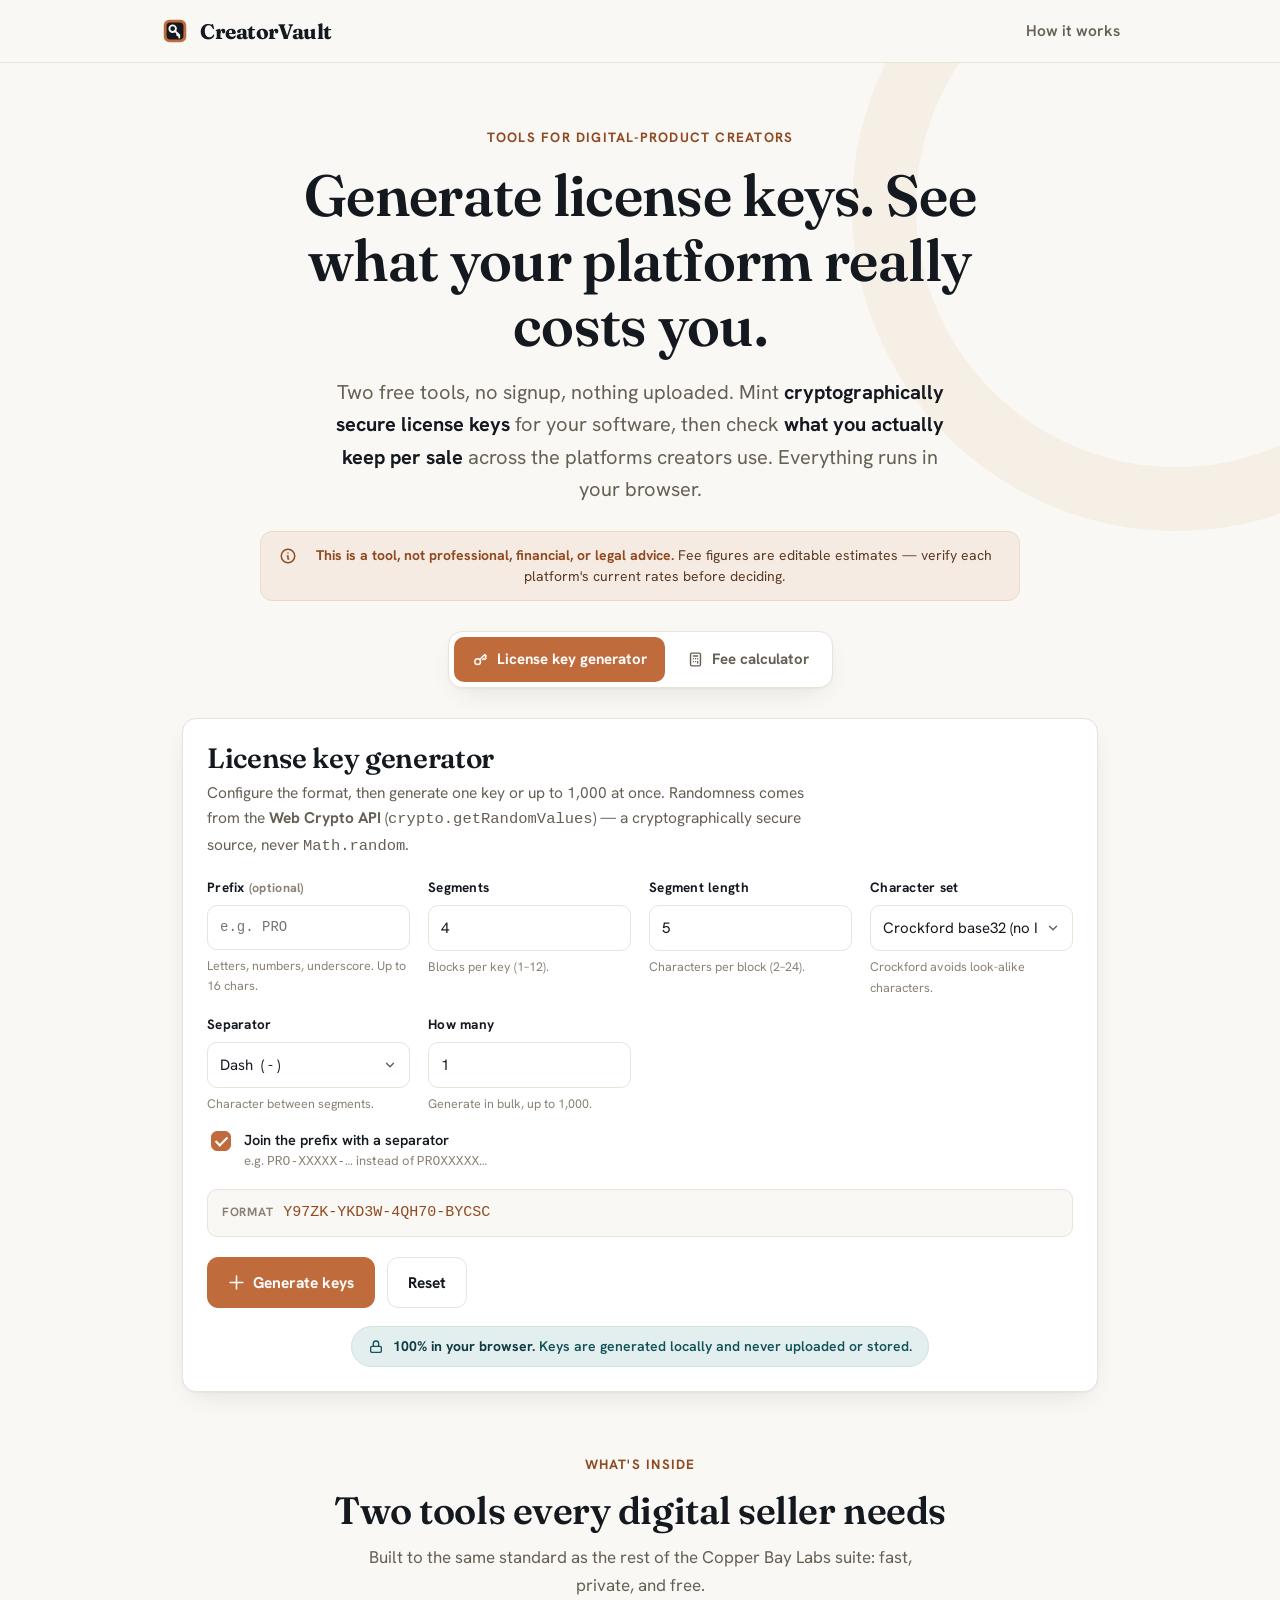
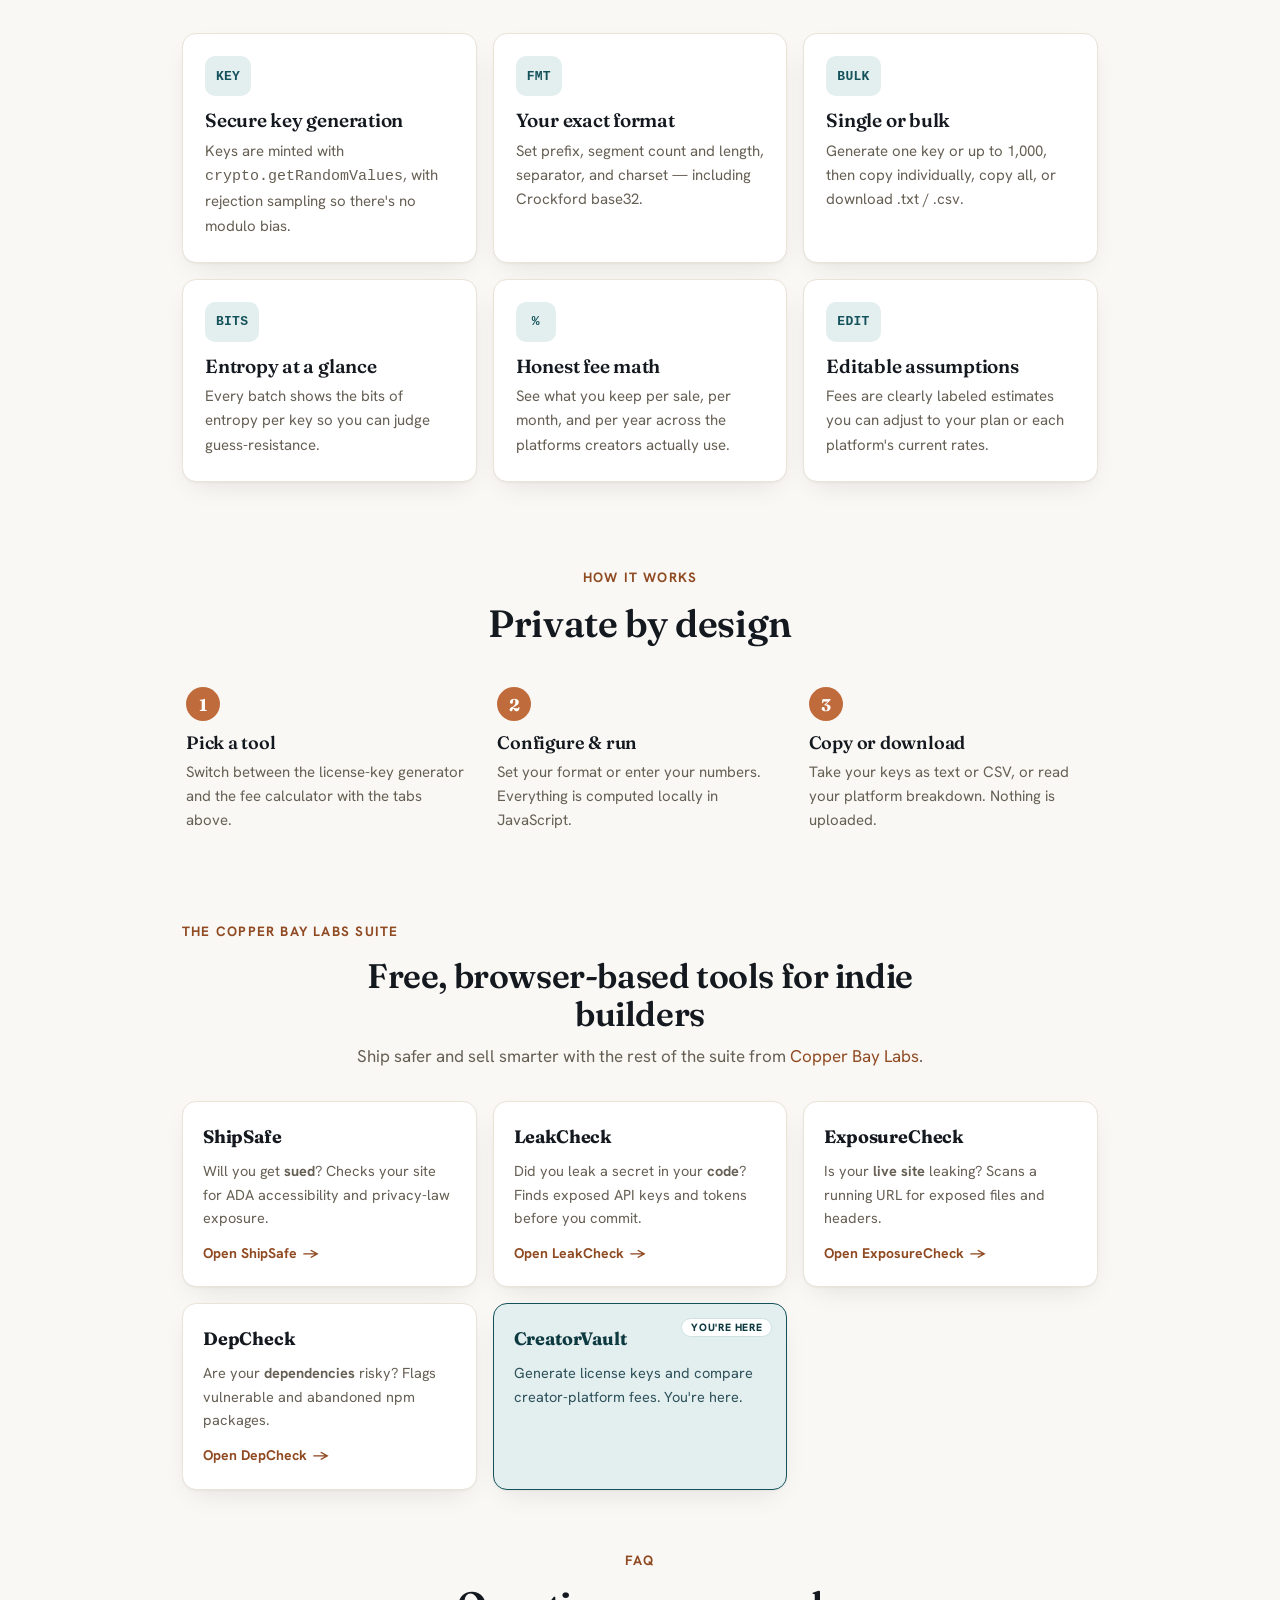
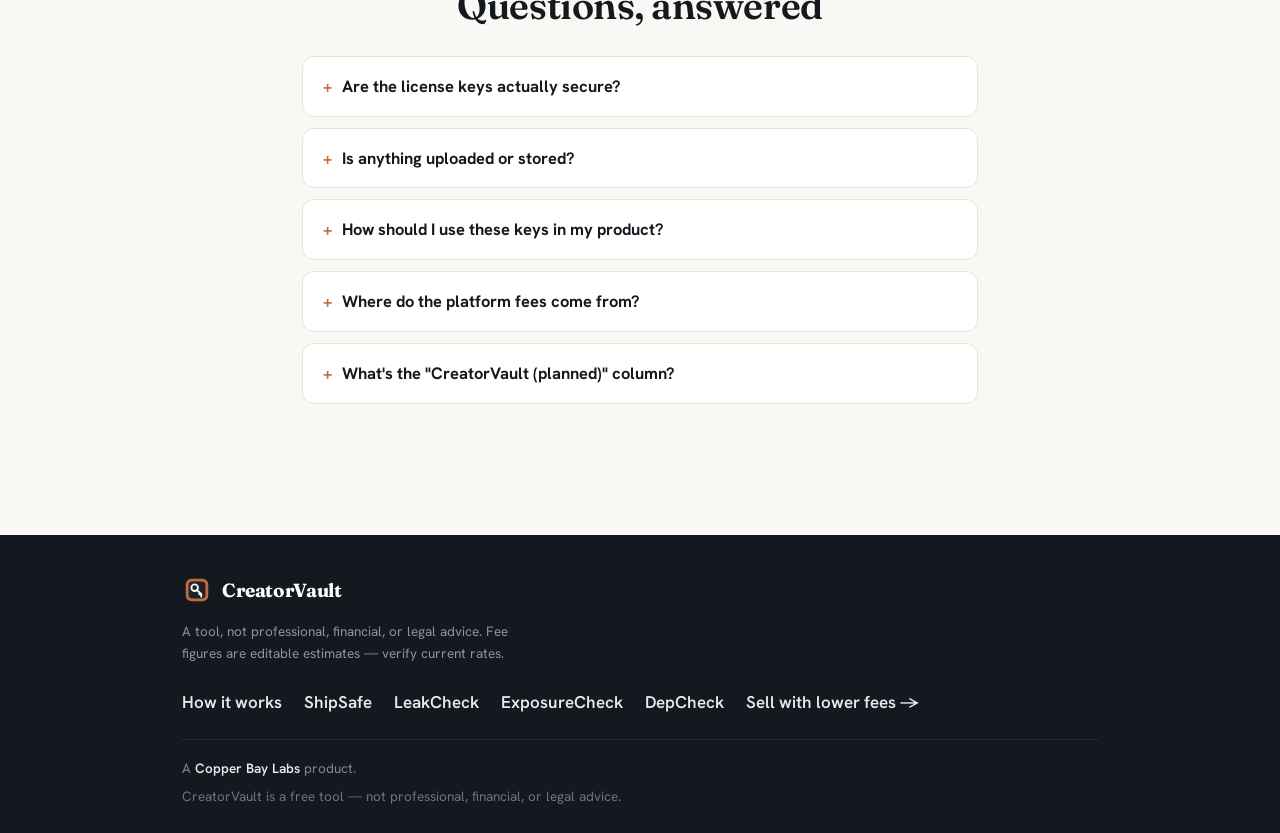
==== index.html @ 4837c1fd "creatorvault — initial public build (Copper Bay Labs) Co-Authored-By: Claude Opus 4.8 (1M context) <" ====
<!doctype html>
<html lang="en">
<head>
<meta charset="utf-8">
<meta name="viewport" content="width=device-width, initial-scale=1">
<title>CreatorVault — license key generator & creator fee calculator</title>
<meta name="description" content="Generate cryptographically secure software license keys (configurable format, bulk, copy/download) and compare what you keep per sale across Gumroad, Lemon Squeezy, Payhip and more. Free, runs entirely in your browser.">
<link rel="canonical" href="https://dukotah.github.io/creatorvault/">
<meta property="og:type" content="website">
<meta property="og:site_name" content="CreatorVault">
<meta property="og:title" content="CreatorVault — license keys & creator fee calculator">
<meta property="og:description" content="Generate secure software license keys with the Web Crypto API, and see what your digital-product platform really costs you. Free, 100% in your browser.">
<meta property="og:url" content="https://dukotah.github.io/creatorvault/">
<meta property="og:image" content="https://dukotah.github.io/creatorvault/og-image.png">
<meta property="og:image:width" content="1200">
<meta property="og:image:height" content="630">
<meta name="twitter:card" content="summary_large_image">
<meta name="theme-color" content="#faf8f4">
<link rel="icon" href="favicon.svg" type="image/svg+xml">
<link rel="apple-touch-icon" href="apple-touch-icon.png">
<link rel="preconnect" href="https://fonts.googleapis.com">
<link rel="preconnect" href="https://fonts.gstatic.com" crossorigin>
<link href="https://fonts.googleapis.com/css2?family=Fraunces:opsz,wght@9..144,500;9..144,600;9..144,700&family=Hanken+Grotesk:wght@400;500;600;700&display=swap" rel="stylesheet">
<script type="application/ld+json">
{"@context":"https://schema.org","@type":"WebApplication","name":"CreatorVault","applicationCategory":"BusinessApplication","operatingSystem":"Web","offers":{"@type":"Offer","price":"0","priceCurrency":"USD"},"description":"Free client-side tools for digital-product creators: a cryptographically secure license-key generator (Web Crypto API) and a platform fee comparison calculator. Everything runs in your browser.","publisher":{"@type":"Organization","name":"Copper Bay Labs","url":"https://copperbaytech.com"}}
</script>
<script type="application/ld+json">
{"@context":"https://schema.org","@type":"FAQPage","mainEntity":[{"@type":"Question","name":"Are the license keys actually secure?","acceptedAnswer":{"@type":"Answer","text":"Yes. Every character is drawn from the Web Crypto API (crypto.getRandomValues), a cryptographically secure random source built into modern browsers — not the predictable Math.random(). We use rejection sampling so each character is uniformly distributed with no modulo bias. The generator also shows the bits of entropy per key so you can size keys for your threat model."}},{"@type":"Question","name":"Is anything uploaded or stored?","acceptedAnswer":{"@type":"Answer","text":"No. CreatorVault has no backend. Your key settings, the keys themselves, and every number you type into the fee calculator stay in this browser tab. Nothing is sent over the network, logged, or saved to a server. Generated keys live only in page memory until you copy or download them, and they disappear when you close the tab. You can even load the page once and run it offline."}},{"@type":"Question","name":"How should I use these keys in my product?","acceptedAnswer":{"@type":"Answer","text":"These are random identifiers, not self-validating or signed keys. To use them, store the keys you issue (for example in your database) and check incoming keys against that list when a customer activates. For offline or signed licensing you'd pair a key with a server-side signature or a license file — that's part of the paid licensing API on our roadmap. Treat a generated key as a secret: issue each one once, and revoke it if it leaks."}},{"@type":"Question","name":"Where do the platform fees come from?","acceptedAnswer":{"@type":"Answer","text":"The defaults are our best reading of each platform's publicly listed pricing at build time, and they're clearly labeled estimates you can edit. Real-world payouts also depend on payment-processing fees, currency conversion, VAT/sales-tax handling, your plan tier, refunds, and chargebacks. Always verify the current rate on each platform's own pricing page before making a decision — this calculator is a planning aid, not financial advice."}},{"@type":"Question","name":"What's the CreatorVault (planned) column?","acceptedAnswer":{"@type":"Answer","text":"It's an illustrative target for a low-fee hosted checkout we're building, not a live product you can sign up for today. It's marked planned in the table so the comparison is honest. When the paid tier ships — hosted checkout, secure file delivery, and a license issuance/validation API — this column will reflect real, published pricing."}}]}
</script>
<link rel="stylesheet" href="styles.css?v=1">
</head>
<body>
<a class="skip" href="#main">Skip to main content</a>

<header class="masthead" role="banner">
  <div class="wrap hdr-bar">
    <a class="brand" href="./" aria-label="CreatorVault — go to homepage">
      <svg class="mark" viewBox="0 0 64 64" aria-hidden="true">
        <rect x="8" y="8" width="48" height="48" rx="12" fill="#bf6b3c"/>
        <rect x="14" y="14" width="36" height="36" rx="8" fill="#14181f"/>
        <circle cx="27" cy="27" r="7" fill="none" stroke="#faf8f4" stroke-width="4"/>
        <path d="M31.8 31.8 41 41" stroke="#faf8f4" stroke-width="4" stroke-linecap="round"/>
        <path d="M41 41 41 46 M37 37 37 41" stroke="#faf8f4" stroke-width="4" stroke-linecap="round"/>
      </svg>
      <span class="wordmark">CreatorVault</span>
    </a>
    <nav class="nav" aria-label="Primary navigation">
      <a href="about.html">How it works</a>
    </nav>
  </div>
</header>

<main id="main">

  <section class="hero">
    <div class="wrap">
      <p class="eyebrow">Tools for digital-product creators</p>
      <h1>Generate license keys. See what your platform really costs you.</h1>
      <p class="lede">Two free tools, no signup, nothing uploaded. Mint <strong>cryptographically secure license keys</strong> for your software, then check <strong>what you actually keep per sale</strong> across the platforms creators use. Everything runs in your browser.</p>
      <div class="disclaimer-strip" role="note">
        <svg viewBox="0 0 24 24" fill="none" stroke="currentColor" stroke-width="2" stroke-linecap="round" stroke-linejoin="round" aria-hidden="true"><circle cx="12" cy="12" r="9"/><path d="M12 8h.01M11 12h1v4h1"/></svg>
        <span><strong>This is a tool, not professional, financial, or legal advice.</strong> Fee figures are editable estimates — verify each platform's current rates before deciding.</span>
      </div>
    </div>
  </section>

  <div class="toolswitch">
    <div class="toolswitch-inner" role="tablist" aria-label="Choose a tool">
      <button type="button" class="tab-btn" id="tab-generator" role="tab" aria-selected="true" aria-controls="panel-generator" tabindex="0">
        <svg viewBox="0 0 24 24" fill="none" stroke="currentColor" stroke-width="2" stroke-linecap="round" stroke-linejoin="round" aria-hidden="true"><circle cx="8" cy="15" r="4"/><path d="m10.85 12.15 7.15-7.15 2 2-1.5 1.5 1.5 1.5-2 2-1.5-1.5-1.65 1.65"/></svg>
        License key generator
      </button>
      <button type="button" class="tab-btn" id="tab-calculator" role="tab" aria-selected="false" aria-controls="panel-calculator" tabindex="-1">
        <svg viewBox="0 0 24 24" fill="none" stroke="currentColor" stroke-width="2" stroke-linecap="round" stroke-linejoin="round" aria-hidden="true"><rect x="5" y="3" width="14" height="18" rx="2"/><path d="M9 7h6M9 11h0M12 11h0M15 11h0M9 15h0M12 15h0M15 15v2"/></svg>
        Fee calculator
      </button>
    </div>
  </div>

  <div id="kg-status" class="sr-only" role="status" aria-live="polite"></div>
  <div id="calc-status" class="sr-only" role="status" aria-live="polite"></div>

  <!-- ================= License key generator ================= -->
  <section class="toolpanel" id="panel-generator" role="tabpanel" aria-labelledby="tab-generator" tabindex="0">
    <div class="wrap">
      <form id="keygen-form" class="tool-card" novalidate>
        <div class="tool-head">
          <h2>License key generator</h2>
          <p>Configure the format, then generate one key or up to 1,000 at once. Randomness comes from the <strong>Web Crypto API</strong> (<code>crypto.getRandomValues</code>) — a cryptographically secure source, never <code>Math.random</code>.</p>
        </div>

        <div class="field-grid">
          <div class="field">
            <label for="kg-prefix">Prefix <span class="hint">(optional)</span></label>
            <input type="text" id="kg-prefix" class="mono" maxlength="16" placeholder="e.g. PRO" autocomplete="off" spellcheck="false" aria-describedby="kg-prefix-hint">
            <p class="hint" id="kg-prefix-hint">Letters, numbers, underscore. Up to 16 chars.</p>
          </div>
          <div class="field">
            <label for="kg-segments">Segments</label>
            <input type="number" id="kg-segments" min="1" max="12" step="1" value="4" inputmode="numeric">
            <p class="hint">Blocks per key (1–12).</p>
          </div>
          <div class="field">
            <label for="kg-seglen">Segment length</label>
            <input type="number" id="kg-seglen" min="2" max="24" step="1" value="5" inputmode="numeric">
            <p class="hint">Characters per block (2–24).</p>
          </div>
          <div class="field">
            <label for="kg-charset">Character set</label>
            <select id="kg-charset">
              <option value="crockford">Crockford base32 (no I, L, O, U)</option>
              <option value="alnumUpper">A–Z + 0–9 (uppercase)</option>
              <option value="alnumMixed">A–Z + a–z + 0–9 (mixed case)</option>
              <option value="hexUpper">Hex (0–9 A–F)</option>
              <option value="digits">Digits only (0–9)</option>
              <option value="letters">Letters only (A–Z)</option>
            </select>
            <p class="hint">Crockford avoids look-alike characters.</p>
          </div>
          <div class="field">
            <label for="kg-separator">Separator</label>
            <select id="kg-separator">
              <option value="dash">Dash &nbsp;( - )</option>
              <option value="dot">Dot &nbsp;( . )</option>
              <option value="space">Space</option>
              <option value="none">None</option>
            </select>
            <p class="hint">Character between segments.</p>
          </div>
          <div class="field">
            <label for="kg-count">How many</label>
            <input type="number" id="kg-count" min="1" max="1000" step="1" value="1" inputmode="numeric">
            <p class="hint">Generate in bulk, up to 1,000.</p>
          </div>
        </div>

        <div class="check-row" style="margin-top:16px">
          <input type="checkbox" id="kg-prefix-sep" checked>
          <label for="kg-prefix-sep">Join the prefix with a separator
            <span class="check-hint">e.g. <code style="font-family:var(--mono)">PRO-XXXXX-…</code> instead of <code style="font-family:var(--mono)">PROXXXXX…</code></span>
          </label>
        </div>

        <div class="preview-line" id="kg-preview" aria-live="polite" aria-label="Format preview"></div>

        <p class="form-error" id="kg-error" role="alert"></p>

        <div class="keytool-actions">
          <button type="submit" class="btn primary">
            <svg viewBox="0 0 24 24" fill="none" stroke="currentColor" stroke-width="2.2" stroke-linecap="round" stroke-linejoin="round" aria-hidden="true"><path d="M12 3v18M3 12h18"/></svg>
            Generate keys
          </button>
          <button type="button" class="btn ghost" id="kg-reset">Reset</button>
        </div>

        <div class="trust-wrap">
          <p class="trust-badge">
            <svg viewBox="0 0 24 24" fill="none" stroke="currentColor" stroke-width="2" stroke-linecap="round" stroke-linejoin="round" aria-hidden="true"><rect x="4" y="11" width="16" height="9" rx="2"/><path d="M8 11V7a4 4 0 0 1 8 0v4"/></svg>
            <span><strong>100% in your browser.</strong> Keys are generated locally and never uploaded or stored.</span>
          </p>
        </div>
      </form>

      <div class="tool-card keys-out" id="kg-output" hidden>
        <div class="keys-head">
          <h3>Your license keys</h3>
          <span class="keys-count" id="kg-keys-count">0 keys</span>
          <div class="keys-tools">
            <button type="button" class="copy-button" id="kg-copy-all" data-label="Copy all">Copy all</button>
            <button type="button" class="copy-button" id="kg-download-txt" data-label="Download .txt">Download .txt</button>
            <button type="button" class="copy-button" id="kg-download-csv" data-label="Download .csv">Download .csv</button>
          </div>
        </div>
        <ul class="keys-list" id="kg-keys" aria-label="Generated license keys"></ul>
        <div class="entropy-note" id="kg-entropy"></div>
      </div>
    </div>
  </section>

  <!-- ================= Fee calculator ================= -->
  <section class="toolpanel" id="panel-calculator" role="tabpanel" aria-labelledby="tab-calculator" tabindex="0" hidden>
    <div class="wrap wide">
      <form id="calc-form" class="tool-card" novalidate>
        <div class="tool-head">
          <h2>Creator fee comparison calculator</h2>
          <p>Enter your product price and monthly sales to see what you keep per platform — and the annual difference. Fee assumptions are editable below the table.</p>
        </div>

        <div class="field-grid">
          <div class="field">
            <label for="calc-price">Product price</label>
            <span class="input-prefix">
              <span class="pfx" aria-hidden="true">$</span>
              <input type="number" id="calc-price" min="0" step="0.01" placeholder="29.00" inputmode="decimal">
            </span>
            <p class="hint">Price per sale, in USD.</p>
          </div>
          <div class="field">
            <label for="calc-units">Units sold per month</label>
            <input type="number" id="calc-units" min="0" step="1" placeholder="100" inputmode="numeric">
            <p class="hint">How many you sell in a typical month.</p>
          </div>
        </div>

        <p class="form-error" id="calc-error" role="alert"></p>

        <div class="keytool-actions">
          <button type="submit" class="btn primary">
            <svg viewBox="0 0 24 24" fill="none" stroke="currentColor" stroke-width="2.2" stroke-linecap="round" stroke-linejoin="round" aria-hidden="true"><path d="M5 12h14M13 6l6 6-6 6"/></svg>
            Compare platforms
          </button>
          <button type="button" class="btn" id="calc-example">Try an example</button>
        </div>
      </form>

      <div class="tool-card" id="calc-output" hidden>
        <div class="tool-head">
          <h3 style="font-family:'Fraunces',serif;font-size:22px;margin:0">What you keep, per platform</h3>
        </div>

        <div class="calc-summary" id="calc-summary"></div>

        <div class="tbl-wrap">
          <table class="compare">
            <thead>
              <tr>
                <th scope="col">Platform</th>
                <th scope="col">Fee / sale</th>
                <th scope="col">You keep / sale</th>
                <th scope="col">You keep / month</th>
                <th scope="col">You keep / year</th>
              </tr>
            </thead>
            <tbody id="calc-tbody"></tbody>
          </table>
        </div>

        <div class="calc-note" role="note">
          <svg viewBox="0 0 24 24" fill="none" stroke="currentColor" stroke-width="2" stroke-linecap="round" stroke-linejoin="round" aria-hidden="true"><path d="M12 9v4m0 4h.01M10.3 3.86 1.82 18a2 2 0 0 0 1.71 3h16.94a2 2 0 0 0 1.71-3L13.7 3.86a2 2 0 0 0-3.42 0Z"/></svg>
          <span><strong>Fees are estimates — verify current rates.</strong> Real payouts also depend on payment-processing fees, currency conversion, EU/UK VAT and sales tax handling, plan tier, refunds, and chargebacks. The “CreatorVault (planned)” row is an illustrative target for an unreleased product, not a live offer. <span class="rates-vintage">Default rates as of June 2026 — confirm each platform's current pricing.</span></span>
        </div>

        <details class="assumptions">
          <summary>Edit the fee assumptions</summary>
          <div class="assump-body">
            <p class="hint" style="margin-bottom:10px">Adjust any platform's percentage and per-sale flat fee to match your plan or current published rates. Changes update the table instantly and stay in your browser.</p>
            <div class="tbl-wrap" style="box-shadow:none;margin-top:0">
              <table class="assump-table">
                <thead>
                  <tr><th scope="col">Platform</th><th scope="col">% fee</th><th scope="col">Flat fee</th><th scope="col">Assumption</th></tr>
                </thead>
                <tbody id="assump-tbody"></tbody>
              </table>
            </div>
            <div class="assump-actions">
              <button type="button" class="copy-button" id="assump-reset" data-label="Reset to defaults">Reset to defaults</button>
            </div>
          </div>
        </details>
      </div>
    </div>
  </section>

  <!-- ================= Marketing / explanatory sections ================= -->
  <section class="detect">
    <div class="wrap">
      <p class="eyebrow">What's inside</p>
      <h2 class="detect-title">Two tools every digital seller needs</h2>
      <p class="detect-sub">Built to the same standard as the rest of the Copper Bay Labs suite: fast, private, and free.</p>
      <ul class="detect-grid" style="list-style:none;padding:0">
        <li class="feature"><span class="feat-icon" aria-hidden="true">key</span><div><h3>Secure key generation</h3><p>Keys are minted with <code>crypto.getRandomValues</code>, with rejection sampling so there's no modulo bias.</p></div></li>
        <li class="feature"><span class="feat-icon" aria-hidden="true">fmt</span><div><h3>Your exact format</h3><p>Set prefix, segment count and length, separator, and charset — including Crockford base32.</p></div></li>
        <li class="feature"><span class="feat-icon" aria-hidden="true">bulk</span><div><h3>Single or bulk</h3><p>Generate one key or up to 1,000, then copy individually, copy all, or download .txt / .csv.</p></div></li>
        <li class="feature"><span class="feat-icon" aria-hidden="true">bits</span><div><h3>Entropy at a glance</h3><p>Every batch shows the bits of entropy per key so you can judge guess-resistance.</p></div></li>
        <li class="feature"><span class="feat-icon" aria-hidden="true">%</span><div><h3>Honest fee math</h3><p>See what you keep per sale, per month, and per year across the platforms creators actually use.</p></div></li>
        <li class="feature"><span class="feat-icon" aria-hidden="true">edit</span><div><h3>Editable assumptions</h3><p>Fees are clearly labeled estimates you can adjust to your plan or each platform's current rates.</p></div></li>
      </ul>
    </div>
  </section>

  <section class="steps">
    <div class="wrap">
      <p class="eyebrow">How it works</p>
      <h2 class="steps-title">Private by design</h2>
      <ol class="step-grid" style="list-style:none;padding:0">
        <li class="step">
          <span class="step-num" aria-hidden="true">1</span>
          <h3>Pick a tool</h3>
          <p>Switch between the license-key generator and the fee calculator with the tabs above.</p>
        </li>
        <li class="step">
          <span class="step-num" aria-hidden="true">2</span>
          <h3>Configure &amp; run</h3>
          <p>Set your format or enter your numbers. Everything is computed locally in JavaScript.</p>
        </li>
        <li class="step">
          <span class="step-num" aria-hidden="true">3</span>
          <h3>Copy or download</h3>
          <p>Take your keys as text or CSV, or read your platform breakdown. Nothing is uploaded.</p>
        </li>
      </ol>
    </div>
  </section>

  <section class="suite">
    <div class="wrap">
      <p class="eyebrow">The Copper Bay Labs suite</p>
      <h2 class="suite-title" style="text-align:center;font-size:clamp(24px,3.6vw,34px);margin:0 auto 10px;max-width:600px">Free, browser-based tools for indie builders</h2>
      <p class="suite-sub" style="text-align:center;color:var(--muted);max-width:600px;margin:0 auto 30px">Ship safer and sell smarter with the rest of the suite from <a href="https://copperbaytech.com" target="_blank" rel="noopener noreferrer">Copper Bay Labs</a>.</p>
      <div class="suite-band">
        <a class="suite-card" href="https://dukotah.github.io/shipsafe/" target="_blank" rel="noopener noreferrer">
          <span class="sc-name">ShipSafe</span>
          <p class="sc-desc">Will you get <strong>sued</strong>? Checks your site for ADA accessibility and privacy-law exposure.</p>
          <span class="sc-go">Open ShipSafe</span>
        </a>
        <a class="suite-card" href="https://dukotah.github.io/leakcheck/" target="_blank" rel="noopener noreferrer">
          <span class="sc-name">LeakCheck</span>
          <p class="sc-desc">Did you leak a secret in your <strong>code</strong>? Finds exposed API keys and tokens before you commit.</p>
          <span class="sc-go">Open LeakCheck</span>
        </a>
        <a class="suite-card" href="https://dukotah.github.io/exposurecheck/" target="_blank" rel="noopener noreferrer">
          <span class="sc-name">ExposureCheck</span>
          <p class="sc-desc">Is your <strong>live site</strong> leaking? Scans a running URL for exposed files and headers.</p>
          <span class="sc-go">Open ExposureCheck</span>
        </a>
        <a class="suite-card" href="https://dukotah.github.io/depcheck/" target="_blank" rel="noopener noreferrer">
          <span class="sc-name">DepCheck</span>
          <p class="sc-desc">Are your <strong>dependencies</strong> risky? Flags vulnerable and abandoned npm packages.</p>
          <span class="sc-go">Open DepCheck</span>
        </a>
        <div class="suite-card is-current">
          <span class="sc-name">CreatorVault</span>
          <p class="sc-desc">Generate license keys and compare creator-platform fees. You're here.</p>
        </div>
      </div>
    </div>
  </section>

  <section class="faq">
    <div class="wrap narrow">
      <p class="eyebrow" style="text-align:center">FAQ</p>
      <h2 class="faq-title">Questions, answered</h2>

      <details>
        <summary>Are the license keys actually secure?</summary>
        <p>Yes. Every character is drawn from the <strong>Web Crypto API</strong> (<code>crypto.getRandomValues</code>), a cryptographically secure random source built into modern browsers — not the predictable <code>Math.random()</code>. We use rejection sampling so each character is uniformly distributed with no modulo bias. The generator also shows the <strong>bits of entropy</strong> per key so you can size keys for your threat model.</p>
      </details>

      <details>
        <summary>Is anything uploaded or stored?</summary>
        <p>No. CreatorVault has <strong>no backend</strong>. Your key settings, the keys themselves, and every number you type into the fee calculator stay in this browser tab. Nothing is sent over the network, logged, or saved to a server. Generated keys live only in page memory until you copy or download them, and they disappear when you close the tab. You can even load the page once and run it offline.</p>
      </details>

      <details>
        <summary>How should I use these keys in my product?</summary>
        <p>These are <strong>random identifiers</strong>, not self-validating or signed keys. To use them, store the keys you issue (for example in your database) and check incoming keys against that list when a customer activates. For offline or signed licensing you'd pair a key with a server-side signature or a license file — that's part of the paid licensing API on our roadmap. Treat a generated key as a secret: issue each one once, and revoke it if it leaks.</p>
      </details>

      <details>
        <summary>Where do the platform fees come from?</summary>
        <p>The defaults are our best reading of each platform's <strong>publicly listed pricing</strong> at build time, and they're <strong>clearly labeled estimates you can edit</strong>. Real-world payouts also depend on payment-processing fees, currency conversion, VAT/sales-tax handling, your plan tier, refunds, and chargebacks. <strong>Always verify the current rate</strong> on each platform's own pricing page before making a decision — this calculator is a planning aid, not financial advice.</p>
      </details>

      <details>
        <summary>What's the "CreatorVault (planned)" column?</summary>
        <p>It's an <strong>illustrative target</strong> for a low-fee hosted checkout we're building, not a live product you can sign up for today. It's marked “planned” in the table so the comparison is honest. When the paid tier ships — hosted checkout, secure file delivery, and a license issuance/validation API — this column will reflect real, published pricing.</p>
      </details>
    </div>
  </section>

</main>

<footer class="footer" role="contentinfo">
  <div class="wrap foot">
    <div>
      <a class="brand small" href="./" aria-label="CreatorVault — homepage">
        <svg class="mark" viewBox="0 0 64 64" aria-hidden="true">
          <rect x="8" y="8" width="48" height="48" rx="12" fill="#bf6b3c"/>
          <rect x="14" y="14" width="36" height="36" rx="8" fill="#1d222b"/>
          <circle cx="27" cy="27" r="7" fill="none" stroke="#faf8f4" stroke-width="4"/>
          <path d="M31.8 31.8 41 41" stroke="#faf8f4" stroke-width="4" stroke-linecap="round"/>
          <path d="M41 41 41 46 M37 37 37 41" stroke="#faf8f4" stroke-width="4" stroke-linecap="round"/>
        </svg>
        <span class="wordmark">CreatorVault</span>
      </a>
      <p class="fine">A tool, not professional, financial, or legal advice. Fee figures are editable estimates — verify current rates.</p>
    </div>
    <nav class="foot-nav" aria-label="Footer navigation">
      <a href="about.html">How it works</a>
      <a href="https://dukotah.github.io/shipsafe/" target="_blank" rel="noopener noreferrer">ShipSafe</a>
      <a href="https://dukotah.github.io/leakcheck/" target="_blank" rel="noopener noreferrer">LeakCheck</a>
      <a href="https://dukotah.github.io/exposurecheck/" target="_blank" rel="noopener noreferrer">ExposureCheck</a>
      <a href="https://dukotah.github.io/depcheck/" target="_blank" rel="noopener noreferrer">DepCheck</a>
      <a href="https://copperbaytech.com" target="_blank" rel="noopener noreferrer">Sell with lower fees &rarr;</a>
    </nav>
  </div>
  <div class="wrap">
    <p class="madeby">A <a href="https://copperbaytech.com" target="_blank" rel="noopener noreferrer">Copper Bay Labs</a> product.
      <span class="disc">CreatorVault is a free tool — not professional, financial, or legal advice.</span>
    </p>
  </div>
</footer>

<script src="app.js?v=1"></script>
</body>
</html>
---- styles.css ----
/* ==========================================================================
   CreatorVault — A Copper Bay Labs product
   Standalone stylesheet (no @import). Forked from the LeakCheck / DepCheck
   build for cohesion across the Copper Bay Labs suite. Design system: Copper
   Bay Labs (Fraunces + Hanken Grotesk; copper #bf6b3c primary action,
   bay/teal #13525a accent, paper bg). Fonts loaded via Google Fonts <link>.

   CreatorVault ships two free, client-side tools:
     1. A cryptographic license-key generator (Web Crypto API).
     2. A creator-fee comparison calculator.
   The shared chrome (.masthead, .hero, .btn, .feature, .detect-grid, .faq,
   .footer) matches LeakCheck/DepCheck verbatim; tool-specific components are
   namespaced below.
   ========================================================================== */

:root{
  --ink:#14181f; --paper:#faf8f4; --surface:#fff; --line:#e9e3d8; --line-2:#f0ebe2;
  --muted:#665f54; --muted-2:#8a8276;
  --copper:#bf6b3c; --copper-deep:#8f4a22; --copper-tint:#f6ebe2;
  --bay:#13525a; --bay-deep:#0d3a40; --bay-tint:#e3eeef;
  --pass:#2f7d52; --pass-bg:#e8f3ec; --warn:#a9711a; --warn-bg:#f9f0dd; --fail:#bb392b; --fail-bg:#f9e7e4;
  --high:#d2691e; --high-bg:#f7e9dc;
  --shadow:0 1px 2px rgba(20,24,31,.04), 0 10px 30px -12px rgba(20,24,31,.14);
  --shadow-lift:0 2px 6px rgba(20,24,31,.06), 0 16px 40px -16px rgba(20,24,31,.18);
  --r:14px;
  --mono:ui-monospace,"SF Mono",SFMono-Regular,"Cascadia Code","JetBrains Mono",Menlo,Consolas,"Liberation Mono",monospace;
  --transition-fast:.15s ease;
  --transition-med:.22s ease;
}
*{box-sizing:border-box}
html{scroll-behavior:smooth}
@media (prefers-reduced-motion:reduce){html{scroll-behavior:auto} *{animation-duration:.001ms!important;transition-duration:.001ms!important}}
body{margin:0;background:var(--paper);color:var(--ink);font:17px/1.62 "Hanken Grotesk",ui-sans-serif,system-ui,-apple-system,"Segoe UI",Roboto,sans-serif;-webkit-font-smoothing:antialiased;overflow-x:clip}
.wrap{max-width:960px;margin:0 auto;padding:0 22px}
.wrap.narrow{max-width:720px}
.wrap.wide{max-width:1040px}
h1,h2,h3{font-family:"Fraunces",Georgia,serif;font-weight:600;line-height:1.12;letter-spacing:-.012em;margin:0}
a{color:var(--copper-deep);text-decoration:none}
a:hover{text-decoration:underline;text-underline-offset:3px}
em{font-style:italic;color:var(--copper-deep)}
strong{font-weight:700}
:focus-visible{outline:3px solid var(--bay);outline-offset:2px;border-radius:4px}
.sr-only{position:absolute;width:1px;height:1px;padding:0;margin:-1px;overflow:hidden;clip:rect(0 0 0 0);white-space:nowrap;border:0}
.skip{position:absolute;left:-999px;top:8px;background:var(--ink);color:#fff;padding:10px 16px;border-radius:8px;z-index:50;font-weight:600;letter-spacing:.01em}
.skip:focus{left:12px}

/* masthead */
.masthead{background:var(--paper);border-bottom:1px solid var(--line);position:relative;z-index:30}
.hdr-bar,.masthead .bar{display:flex;align-items:center;justify-content:space-between;gap:14px;min-height:62px;padding:9px 0}
.brand{display:inline-flex;align-items:center;gap:10px;color:var(--ink)}
.brand:hover{text-decoration:none}
.mark{width:30px;height:30px;flex:0 0 auto}
.wordmark{font-family:"Fraunces",serif;font-weight:700;font-size:21px;letter-spacing:-.02em}
.nav{display:flex;gap:24px;align-items:center}
.nav a{color:var(--muted);font-weight:600;font-size:15.5px;transition:color var(--transition-fast)}
.nav a:hover{color:var(--ink);text-decoration:none}
.nav a.is-active{color:var(--ink)}

/* hero */
.hero{padding:64px 0 30px;position:relative;overflow:hidden;text-align:center}
.hero::before{content:"";position:absolute;width:520px;height:520px;border:64px solid var(--copper-tint);border-radius:50%;right:-220px;top:-180px;z-index:0;opacity:.7;pointer-events:none}
.hero .wrap{position:relative;z-index:1}
.eyebrow{color:var(--copper-deep);font-weight:700;font-size:13.5px;letter-spacing:.09em;text-transform:uppercase;margin:0 0 14px}
.hero h1{font-size:clamp(34px,6vw,58px);max-width:18ch;margin:0 auto 18px}
.lede{max-width:640px;margin:0 auto 26px;color:var(--muted);font-size:clamp(17px,2.3vw,20px)}
.lede strong{color:var(--ink)}

/* primary button */
.btn{padding:12px 20px;font:inherit;font-size:15.5px;font-weight:700;border-radius:11px;cursor:pointer;border:1.5px solid var(--line);background:var(--surface);color:var(--ink);display:inline-flex;align-items:center;justify-content:center;gap:8px;transition:border-color var(--transition-fast),background var(--transition-fast),box-shadow var(--transition-fast),transform var(--transition-fast);text-decoration:none}
.btn:hover{border-color:var(--bay);text-decoration:none;background:var(--bay-tint)}
.btn:focus-visible{outline:3px solid var(--bay);outline-offset:2px}
.btn:active{transform:translateY(1px)}
.btn.primary{background:var(--copper);color:#fff;border-color:var(--copper)}
.btn.primary:hover{background:var(--copper-deep);border-color:var(--copper-deep);box-shadow:var(--shadow-lift)}
.btn.large{padding:14px 26px;font-size:16.5px;border-radius:12px}
.btn svg{width:17px;height:17px}
.btn[disabled],.btn:disabled{opacity:.55;cursor:not-allowed;transform:none}
.btn.ghost{background:transparent;border-color:var(--line)}
.btn-row{display:flex;gap:12px;flex-wrap:wrap;justify-content:center}

/* ==========================================================================
   Tool switcher (tabs for License Generator / Fee Calculator)
   ========================================================================== */
.toolswitch{display:flex;justify-content:center;margin:0 auto 4px;position:relative;z-index:1}
.toolswitch-inner{display:inline-flex;gap:4px;background:var(--surface);border:1.5px solid var(--line);border-radius:14px;padding:5px;box-shadow:var(--shadow)}
.tab-btn{appearance:none;font:inherit;font-size:15px;font-weight:700;color:var(--muted);background:transparent;border:0;border-radius:10px;padding:10px 18px;cursor:pointer;display:inline-flex;align-items:center;gap:8px;transition:color var(--transition-fast),background var(--transition-fast)}
.tab-btn svg{width:17px;height:17px}
.tab-btn:hover{color:var(--ink)}
.tab-btn[aria-selected="true"]{background:var(--copper);color:#fff}
.tab-btn:focus-visible{outline:3px solid var(--bay);outline-offset:2px}

/* tool panels */
.toolpanel{padding:26px 0 8px}
.toolpanel[hidden]{display:none}
.tool-card{background:var(--surface);border:1.5px solid var(--line);border-radius:var(--r);box-shadow:var(--shadow);padding:24px}
.tool-card + .tool-card{margin-top:22px}
.tool-head{margin:0 0 18px}
.tool-head h2{font-size:clamp(22px,3.2vw,28px);margin:0 0 6px}
.tool-head p{color:var(--muted);margin:0;font-size:15.5px;max-width:68ch}

/* ==========================================================================
   Form controls (shared by both tools)
   ========================================================================== */
.field-grid{display:grid;grid-template-columns:repeat(auto-fit,minmax(190px,1fr));gap:16px 18px}
.field{display:flex;flex-direction:column;gap:6px}
.field label,.field .field-label{font-size:13.5px;font-weight:700;letter-spacing:.02em;color:var(--ink)}
.field .hint{font-size:12.5px;color:var(--muted-2);margin:0}
.field-wide{grid-column:1/-1}
input[type=text],input[type=number],select{font:inherit;font-size:15px;color:var(--ink);background:var(--surface);border:1.5px solid var(--line);border-radius:10px;padding:10px 12px;width:100%;transition:border-color var(--transition-fast),box-shadow var(--transition-fast)}
input[type=text]:focus,input[type=number]:focus,select:focus{outline:none;border-color:var(--bay);box-shadow:0 0 0 3px rgba(19,82,90,.12)}
input.mono{font-family:var(--mono);font-size:14px}
select{appearance:none;background-image:url("data:image/svg+xml,%3Csvg xmlns='http://www.w3.org/2000/svg' width='14' height='14' viewBox='0 0 24 24' fill='none' stroke='%23665f54' stroke-width='2.4' stroke-linecap='round' stroke-linejoin='round'%3E%3Cpath d='m6 9 6 6 6-6'/%3E%3C/svg%3E");background-repeat:no-repeat;background-position:right 12px center;padding-right:34px;cursor:pointer}
.input-prefix{position:relative;display:flex;align-items:center}
.input-prefix .pfx{position:absolute;left:12px;color:var(--muted-2);font-weight:600;font-size:15px;pointer-events:none}
.input-prefix input{padding-left:26px}

/* checkbox / toggle row */
.check-row{display:flex;align-items:flex-start;gap:10px;font-size:14.5px;color:var(--ink)}
.check-row input[type=checkbox]{appearance:none;width:20px;height:20px;flex:0 0 auto;margin-top:1px;border:1.5px solid var(--line);border-radius:6px;background:var(--surface);cursor:pointer;position:relative;transition:border-color var(--transition-fast),background var(--transition-fast)}
.check-row input[type=checkbox]:hover{border-color:var(--bay)}
.check-row input[type=checkbox]:checked{background:var(--copper);border-color:var(--copper)}
.check-row input[type=checkbox]:checked::after{content:"";position:absolute;left:6px;top:2px;width:5px;height:10px;border:solid #fff;border-width:0 2.5px 2.5px 0;transform:rotate(45deg)}
.check-row input[type=checkbox]:focus-visible{outline:3px solid var(--bay);outline-offset:2px}
.check-row label{font-weight:600;cursor:pointer;line-height:1.4}
.check-row .check-hint{display:block;font-weight:400;color:var(--muted-2);font-size:13px;margin-top:1px}

fieldset{border:0;margin:0;padding:0}
legend{font-size:13.5px;font-weight:700;color:var(--ink);padding:0;margin:0 0 8px}
.charset-grid{display:grid;grid-template-columns:repeat(auto-fit,minmax(220px,1fr));gap:10px 18px}

.divider{height:1px;background:var(--line);border:0;margin:22px 0}

/* validation message */
.form-error{color:var(--fail);font-size:14px;font-weight:600;margin:14px 0 0;display:none}
.form-error.show{display:block}

/* ==========================================================================
   License-key generator: output
   ========================================================================== */
.keytool-actions{display:flex;align-items:center;gap:12px;flex-wrap:wrap;margin:20px 0 0}
.keytool-actions .grow{flex:1 1 auto}

.preview-line{display:flex;align-items:center;gap:10px;flex-wrap:wrap;background:var(--paper);border:1px solid var(--line);border-radius:10px;padding:11px 14px;margin:18px 0 0;font-family:var(--mono);font-size:15px;color:var(--copper-deep);word-break:break-all}
.preview-line .pl-label{font-family:"Hanken Grotesk",sans-serif;font-size:12px;font-weight:700;letter-spacing:.06em;text-transform:uppercase;color:var(--muted-2)}

.keys-out{margin:22px 0 0}
.keys-out[hidden]{display:none}
.keys-head{display:flex;align-items:center;justify-content:space-between;gap:12px;flex-wrap:wrap;margin:0 0 14px}
.keys-head h3{font-size:18px;margin:0}
.keys-head .keys-count{font-family:var(--mono);font-size:13px;color:var(--muted);background:var(--paper);border:1px solid var(--line);border-radius:7px;padding:3px 10px;font-variant-numeric:tabular-nums}
.keys-tools{display:flex;gap:10px;flex-wrap:wrap}

.keys-list{display:flex;flex-direction:column;gap:8px;margin:0;padding:0;list-style:none;max-height:520px;overflow-y:auto;-webkit-overflow-scrolling:touch}
.key-item{display:flex;align-items:center;gap:10px;background:var(--surface);border:1px solid var(--line);border-radius:10px;padding:9px 10px 9px 14px;transition:border-color var(--transition-fast)}
.key-item:hover{border-color:var(--line-2)}
.key-item .k-idx{font-family:var(--mono);font-size:12px;color:var(--muted-2);min-width:34px;font-variant-numeric:tabular-nums;flex:0 0 auto}
.key-item .k-val{font-family:var(--mono);font-size:14.5px;color:var(--ink);flex:1 1 auto;word-break:break-all;letter-spacing:.02em}
.key-item .k-copy{flex:0 0 auto}

/* small inline copy button (reused from suite) */
.copy-button{appearance:none;font:inherit;font-size:12.5px;font-weight:700;color:var(--muted);background:var(--surface);border:1.5px solid var(--line);border-radius:8px;padding:5px 11px;cursor:pointer;display:inline-flex;align-items:center;gap:6px;transition:border-color var(--transition-fast),color var(--transition-fast),background var(--transition-fast)}
.copy-button:hover{border-color:var(--bay);color:var(--bay);background:var(--bay-tint)}
.copy-button:focus-visible{outline:3px solid var(--bay);outline-offset:2px}
.copy-button svg{width:14px;height:14px}
.copy-button.copied{border-color:var(--pass);color:var(--pass);background:var(--pass-bg)}

/* strength / entropy note under the generator */
.entropy-note{display:flex;align-items:flex-start;gap:9px;margin:18px 0 0;padding:11px 15px;background:var(--bay-tint);border:1px solid #cfe1e3;border-radius:10px;color:var(--bay-deep);font-size:14px;line-height:1.5}
.entropy-note svg{width:17px;height:17px;flex:0 0 auto;margin-top:2px;color:var(--bay)}
.entropy-note strong{color:var(--bay-deep)}
.entropy-note .bits{font-family:var(--mono);font-weight:700}

/* trust badge under tools */
.trust-badge{display:inline-flex;align-items:center;gap:9px;margin:18px auto 0;padding:8px 16px;background:var(--bay-tint);border:1px solid #cfe1e3;border-radius:999px;color:var(--bay);font-size:14px;font-weight:600;max-width:max-content}
.trust-badge svg{width:16px;height:16px;flex:0 0 auto;color:var(--bay)}
.trust-badge strong{color:var(--bay-deep)}
.trust-wrap{display:flex;justify-content:center}

/* ==========================================================================
   Fee calculator: results table
   ========================================================================== */
.calc-summary{display:grid;grid-template-columns:repeat(auto-fit,minmax(150px,1fr));gap:14px;margin:22px 0 0}
.stat-card{background:var(--paper);border:1px solid var(--line);border-radius:12px;padding:16px 18px}
.stat-card .stat-label{font-size:12.5px;font-weight:700;letter-spacing:.04em;text-transform:uppercase;color:var(--muted-2);margin:0 0 6px}
.stat-card .stat-val{font-family:"Fraunces",serif;font-weight:600;font-size:26px;letter-spacing:-.01em;color:var(--ink);line-height:1.1;font-variant-numeric:tabular-nums}
.stat-card .stat-sub{font-size:13px;color:var(--muted);margin:5px 0 0}
.stat-card.highlight{background:var(--copper-tint);border-color:#e6d2c2}
.stat-card.highlight .stat-val{color:var(--copper-deep)}
/* Planned-CreatorVault card: deliberately muted (dashed copper border on the
   plain paper background, non-copper value) so the live "most you keep today"
   card reads as the primary takeaway and the planned figure stays secondary. */
.stat-card.planned-card{background:var(--paper);border:1px dashed #e6d2c2}
.stat-card.planned-card .stat-label{color:var(--copper-deep)}
.stat-card.planned-card .stat-val{color:var(--muted)}

.tbl-wrap{overflow-x:auto;margin:22px 0 0;border:1px solid var(--line);border-radius:12px;box-shadow:var(--shadow)}
table.compare{width:100%;border-collapse:collapse;background:var(--surface);font-size:15px;min-width:640px}
table.compare th,table.compare td{text-align:right;padding:13px 16px;border-bottom:1px solid var(--line-2);vertical-align:middle;font-variant-numeric:tabular-nums}
table.compare th:first-child,table.compare td:first-child{text-align:left;font-variant-numeric:normal}
table.compare thead th{font-family:"Hanken Grotesk",sans-serif;font-weight:700;font-size:13px;letter-spacing:.04em;text-transform:uppercase;color:var(--muted-2);background:var(--paper)}
table.compare tbody tr:last-child td{border-bottom:none}
table.compare tbody tr:hover{background:var(--paper)}
table.compare .plat{display:flex;flex-direction:column;gap:2px}
table.compare .plat .plat-name{font-weight:700;color:var(--ink)}
table.compare .plat .plat-fee{font-family:var(--mono);font-size:12px;color:var(--muted-2)}
table.compare .keep{font-weight:700;color:var(--ink)}
table.compare tr.is-best{background:var(--bay-tint)}
table.compare tr.is-best:hover{background:#d7e7e9}
table.compare tr.is-best td:first-child{position:relative}
table.compare .best-tag{display:inline-flex;align-items:center;font-size:10.5px;font-weight:800;letter-spacing:.05em;text-transform:uppercase;color:var(--bay-deep);background:var(--surface);border:1.5px solid #cfe1e3;border-radius:999px;padding:2px 8px;margin-left:8px;vertical-align:middle}
/* Planned row is muted (very light tint + dotted copper rule) so the live
   "best today" row is the dominant takeaway; the Planned tag keeps it honest. */
table.compare tr.is-planned{background:#fcf6f1;color:var(--muted)}
table.compare tr.is-planned td{border-top:1px dotted #e6d2c2}
table.compare tr.is-planned:hover{background:var(--copper-tint)}
table.compare .planned-tag{display:inline-flex;align-items:center;font-size:10.5px;font-weight:800;letter-spacing:.05em;text-transform:uppercase;color:var(--copper-deep);background:var(--surface);border:1.5px solid #e6d2c2;border-radius:999px;padding:2px 8px;margin-left:8px;vertical-align:middle}

.calc-note{display:flex;align-items:flex-start;gap:9px;margin:20px 0 0;padding:12px 16px;background:var(--warn-bg);border:1px solid #ecd9b3;border-radius:10px;color:#855616;font-size:14px;line-height:1.5}
.calc-note svg{width:17px;height:17px;flex:0 0 auto;margin-top:2px;color:var(--warn)}
.calc-note .rates-vintage{display:block;margin-top:6px;font-size:12.5px;font-weight:700;letter-spacing:.01em;opacity:.85}

/* editable fee assumptions block */
.assumptions{margin:22px 0 0}
.assumptions summary{cursor:pointer;font-weight:700;font-size:15px;color:var(--ink);list-style:none;display:inline-flex;align-items:center;gap:8px;padding:4px 0}
.assumptions summary::-webkit-details-marker{display:none}
.assumptions summary::before{content:"+";color:var(--copper);font-weight:700;font-size:18px;line-height:1}
.assumptions[open] summary::before{content:"\2013"}
.assumptions summary:focus-visible{outline:3px solid var(--bay);outline-offset:2px;border-radius:6px}
.assumptions .assump-body{margin:14px 0 0}
.assump-table{width:100%;border-collapse:collapse;font-size:14px}
.assump-table th,.assump-table td{padding:9px 10px;border-bottom:1px solid var(--line-2);text-align:left;vertical-align:middle}
.assump-table thead th{font-size:12px;letter-spacing:.04em;text-transform:uppercase;color:var(--muted-2);font-weight:700}
.assump-table tbody tr:last-child td{border-bottom:none}
.assump-table .plat-name{font-weight:700}
.assump-table input[type=number]{max-width:110px;padding:7px 9px;font-size:14px}
.assump-table .unit{color:var(--muted-2);font-size:13px;margin-left:4px}
.assump-actions{margin:14px 0 0;display:flex;gap:10px;flex-wrap:wrap}

/* ==========================================================================
   "What you can do" feature grid (reuse .feature / .detect-grid)
   ========================================================================== */
section.detect{padding:54px 0 18px;text-align:center}
.detect .section-head{text-align:center;max-width:620px;margin:0 auto 34px}
.detect-title{font-size:clamp(26px,4vw,38px);margin:0 0 12px}
.detect-sub{color:var(--muted);max-width:580px;margin:0 auto 34px}
.detect-grid{text-align:left;display:grid;grid-template-columns:repeat(auto-fit,minmax(240px,1fr));gap:16px}
.feature{background:var(--surface);border:1px solid var(--line);border-radius:var(--r);padding:22px 22px 24px;box-shadow:var(--shadow);transition:box-shadow var(--transition-fast),transform var(--transition-fast),border-color var(--transition-fast)}
.feature:hover{box-shadow:var(--shadow-lift);transform:translateY(-2px);border-color:var(--line-2)}
.feature .feat-icon{min-width:40px;height:40px;padding:0 11px;border-radius:10px;background:var(--bay-tint);color:var(--bay);display:inline-flex;align-items:center;justify-content:center;margin:0 0 14px;font-family:var(--mono);font-size:13px;font-weight:700;letter-spacing:.02em;text-transform:uppercase}
.feature .feat-icon svg{width:21px;height:21px}
.feature h3{font-size:19px;margin:0 0 7px}
.feature p{color:var(--muted);font-size:15px;margin:0}

/* how-it-works steps */
section.steps{padding:50px 0 18px;text-align:center}
.steps-title{font-size:clamp(26px,4vw,38px);margin:0 auto 34px;max-width:600px}
.step-grid{text-align:left;display:grid;grid-template-columns:repeat(auto-fit,minmax(220px,1fr));gap:18px}
.step{position:relative;padding:8px 4px 0}
.step .step-num{width:34px;height:34px;border-radius:50%;background:var(--copper);color:#fff;font-family:"Fraunces",serif;font-weight:700;font-size:17px;display:inline-flex;align-items:center;justify-content:center;margin:0 0 12px}
.step h3{font-size:18px;margin:0 0 6px}
.step p{color:var(--muted);font-size:15px;margin:0}

/* ==========================================================================
   suite cross-link band
   ========================================================================== */
section.suite{padding:54px 0 14px}
.suite .section-head{text-align:center;max-width:600px;margin:0 auto 30px}
.suite .section-head h2{font-size:clamp(24px,3.6vw,34px);margin:0 0 10px}
.suite .section-head p{color:var(--muted)}
.suite-band{display:grid;grid-template-columns:repeat(auto-fit,minmax(220px,1fr));gap:16px}
.suite-card{position:relative;display:flex;flex-direction:column;gap:8px;background:var(--surface);border:1px solid var(--line);border-radius:var(--r);padding:20px 20px 22px;box-shadow:var(--shadow);color:var(--ink);transition:box-shadow var(--transition-fast),transform var(--transition-fast),border-color var(--transition-fast)}
a.suite-card:hover{text-decoration:none;box-shadow:var(--shadow-lift);transform:translateY(-2px);border-color:var(--copper)}
.suite-card .sc-name{font-family:"Fraunces",serif;font-weight:700;font-size:18px;letter-spacing:-.01em;color:var(--ink)}
.suite-card .sc-desc{color:var(--muted);font-size:14.5px;margin:0}
.suite-card .sc-go{margin-top:auto;padding-top:4px;font-weight:700;font-size:14px;color:var(--copper-deep);display:inline-flex;align-items:center;gap:6px}
a.suite-card:hover .sc-go{color:var(--copper)}
.suite-card .sc-go::after{content:"\2192";transition:transform var(--transition-fast)}
a.suite-card:hover .sc-go::after{transform:translateX(3px)}
.suite-card.is-current{border-color:var(--bay);background:var(--bay-tint);cursor:default}
.suite-card.is-current::after{content:"You're here";position:absolute;top:14px;right:14px;font-size:10.5px;font-weight:800;letter-spacing:.06em;text-transform:uppercase;color:var(--bay-deep);background:var(--surface);border:1.5px solid #cfe1e3;border-radius:999px;padding:3px 9px;line-height:1}
.suite-card.is-current .sc-name{color:var(--bay-deep)}
.suite-card.is-current .sc-desc{color:#2c5158}
.suite-card.is-current .sc-go{display:none}

/* content pages */
.doc{padding:46px 0 20px}
.doc h1{font-size:clamp(30px,5vw,44px);margin-bottom:8px}
.doc .lede{text-align:left;margin:0 0 26px;font-size:clamp(17px,2.3vw,20px);color:var(--muted)}
.doc h2{font-size:24px;margin:34px 0 12px;scroll-margin-top:80px}
.doc h3{font-family:"Fraunces",Georgia,serif;font-weight:600;font-size:19px;margin:22px 0 6px;letter-spacing:-.01em}
.doc p,.doc li{color:#2c2f36;max-width:68ch}
.doc code.inline,.doc code{font-family:var(--mono);font-size:.9em;background:var(--line-2);padding:2px 6px;border-radius:5px}
.callout{background:var(--bay-tint);border-left:4px solid var(--bay);border-radius:0 10px 10px 0;padding:14px 18px;margin:18px 0;color:#1c3c40}
.callout.warn-callout{background:var(--warn-bg);border-left-color:var(--warn);color:#5e4516}
.toc{display:flex;flex-wrap:wrap;gap:10px;margin:22px 0 6px;padding:0;list-style:none}
.toc a{display:inline-block;background:var(--surface);border:1px solid var(--line);border-radius:999px;padding:7px 14px;font-size:14px;font-weight:600;color:var(--muted)}
.toc a:hover{border-color:var(--bay);color:var(--ink);text-decoration:none}
.steps-list{margin:18px 0;padding-left:0;list-style:none;counter-reset:step}
.steps-list>li{position:relative;padding:4px 0 16px 46px;counter-increment:step}
.steps-list>li::before{content:counter(step);position:absolute;left:0;top:2px;width:30px;height:30px;border-radius:50%;background:var(--copper);color:#fff;font-weight:700;font-size:15px;display:flex;align-items:center;justify-content:center;font-family:"Fraunces",serif}
.doc .tbl-wrap{margin:18px 0}
.doc table.detect{width:100%;border-collapse:collapse;background:var(--surface);font-size:15px;min-width:480px}
.doc table.detect th,.doc table.detect td{text-align:left;padding:12px 16px;border-bottom:1px solid var(--line-2);vertical-align:top}
.doc table.detect thead th{font-weight:700;font-size:13px;letter-spacing:.04em;text-transform:uppercase;color:var(--muted-2);background:var(--paper)}
.doc table.detect tbody tr:last-child td{border-bottom:none}

/* global disclaimer banner */
.disclaimer-strip{background:var(--copper-tint);border:1px solid #efd9c6;border-radius:12px;padding:13px 18px;margin:0 auto;max-width:760px;display:flex;align-items:flex-start;gap:10px;color:#5a3a22;font-size:14px;line-height:1.5}
.disclaimer-strip svg{width:18px;height:18px;flex:0 0 auto;margin-top:2px;color:var(--copper-deep)}
.disclaimer-strip strong{color:var(--copper-deep)}

/* faq */
.faq{padding:46px 0 56px}
.faq .section-head{text-align:center;max-width:600px;margin:0 auto 28px}
.faq .section-head h2{font-size:clamp(26px,4vw,38px)}
.faq-title{font-size:clamp(26px,4vw,38px);text-align:center;margin:0 auto 28px}
.faq details{background:var(--surface);border:1px solid var(--line);border-radius:12px;padding:16px 20px;margin-bottom:11px}
.faq summary{font-weight:700;cursor:pointer;font-size:16.5px;list-style:none}
.faq summary::-webkit-details-marker{display:none}
.faq summary::before{content:"+";color:var(--copper);font-weight:700;margin-right:10px}
.faq details[open] summary::before{content:"\2013"}
.faq details p{color:var(--muted);margin:12px 0 0}

/* footer */
.footer{background:var(--ink);color:#cbd2da;margin-top:64px;padding:40px 0 30px}
.foot{display:flex;justify-content:space-between;gap:24px;flex-wrap:wrap;align-items:flex-start}
.footer .brand{color:#fff} .footer .wordmark{color:#fff}
.footer .brand.small .wordmark{font-size:19px}
.fine{color:#8b95a0;font-size:13.5px;margin:8px 0 0;max-width:42ch}
.foot-nav{display:flex;gap:22px;flex-wrap:wrap}
.footer a{color:#e7ebf0;font-weight:600;transition:color var(--transition-fast)}
.footer a:hover{color:#fff}
.madeby{color:#7d8893;font-size:13.5px;margin:22px 0 0;border-top:1px solid #262c35;padding-top:18px}
.madeby .disc{display:block;margin-top:6px;color:#6b7680}

/* ==========================================================================
   responsive
   ========================================================================== */
@media (max-width:600px){
  body{font-size:16px}
  .hero{padding:40px 0 22px}
  .hero h1{font-size:clamp(30px,8vw,40px)}
  .nav{gap:15px}
  .tool-card{padding:18px}
  .toolswitch-inner{width:100%}
  .tab-btn{flex:1 1 0;justify-content:center;padding:10px 8px;font-size:14px}
  .keytool-actions{flex-direction:column;align-items:stretch}
  .keytool-actions .btn{width:100%}
  .calc-summary{grid-template-columns:1fr 1fr}
  .key-item .k-idx{min-width:26px}
  .footer{margin-top:48px}
  .foot{flex-direction:column;gap:18px}
  .suite-card.is-current::after{position:static;display:inline-block;margin-top:4px}
}

/* ==========================================================================
   forced colors / high contrast
   ========================================================================== */
@media (forced-colors:active){
  .tool-card,.feature,.stat-card,.key-item,.preview-line,.suite-card,.tbl-wrap,.toolswitch-inner{border:1px solid CanvasText}
  .btn,.tab-btn,.copy-button,.trust-badge,.entropy-note,.calc-note,.disclaimer-strip{border:1px solid CanvasText}
  .copy-button.copied{forced-color-adjust:none}
  .hero::before{display:none}
  .btn.primary,.tab-btn[aria-selected="true"]{forced-color-adjust:none}
  .check-row input[type=checkbox]:checked{forced-color-adjust:none}
}
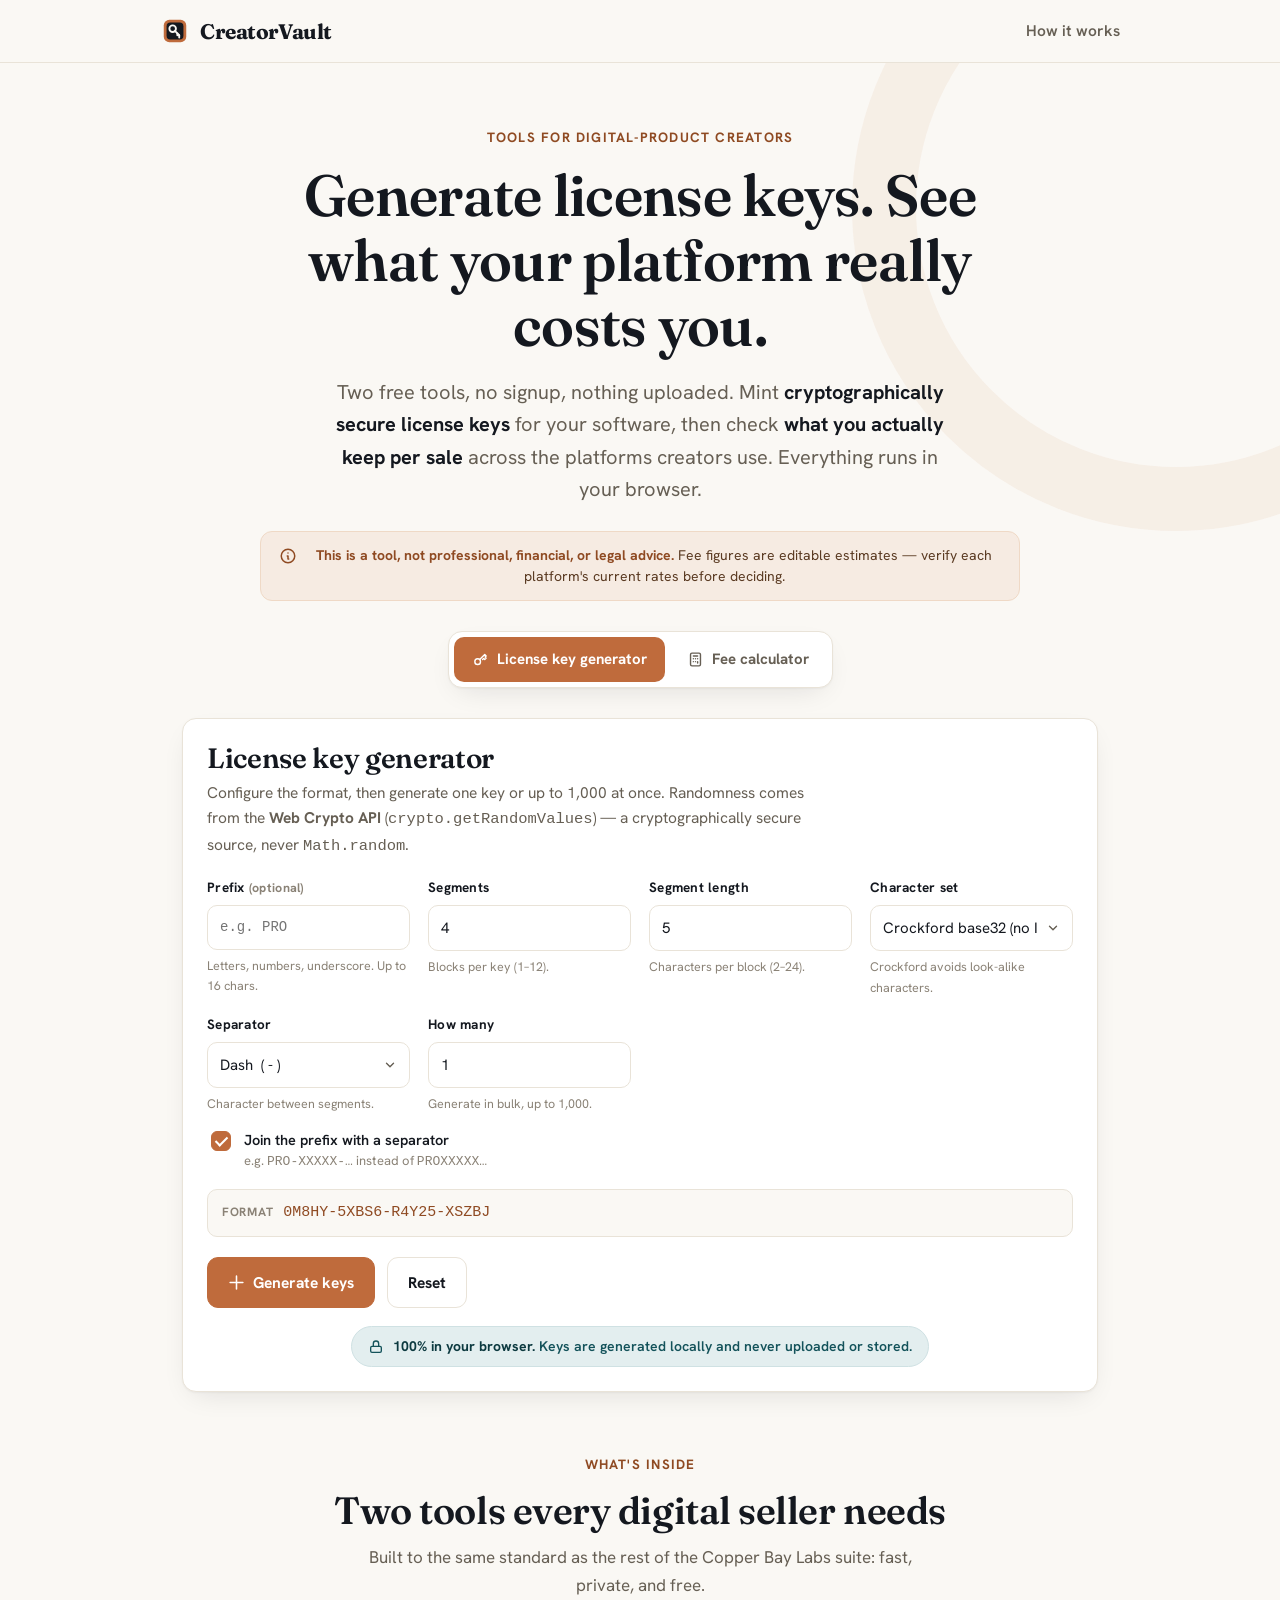
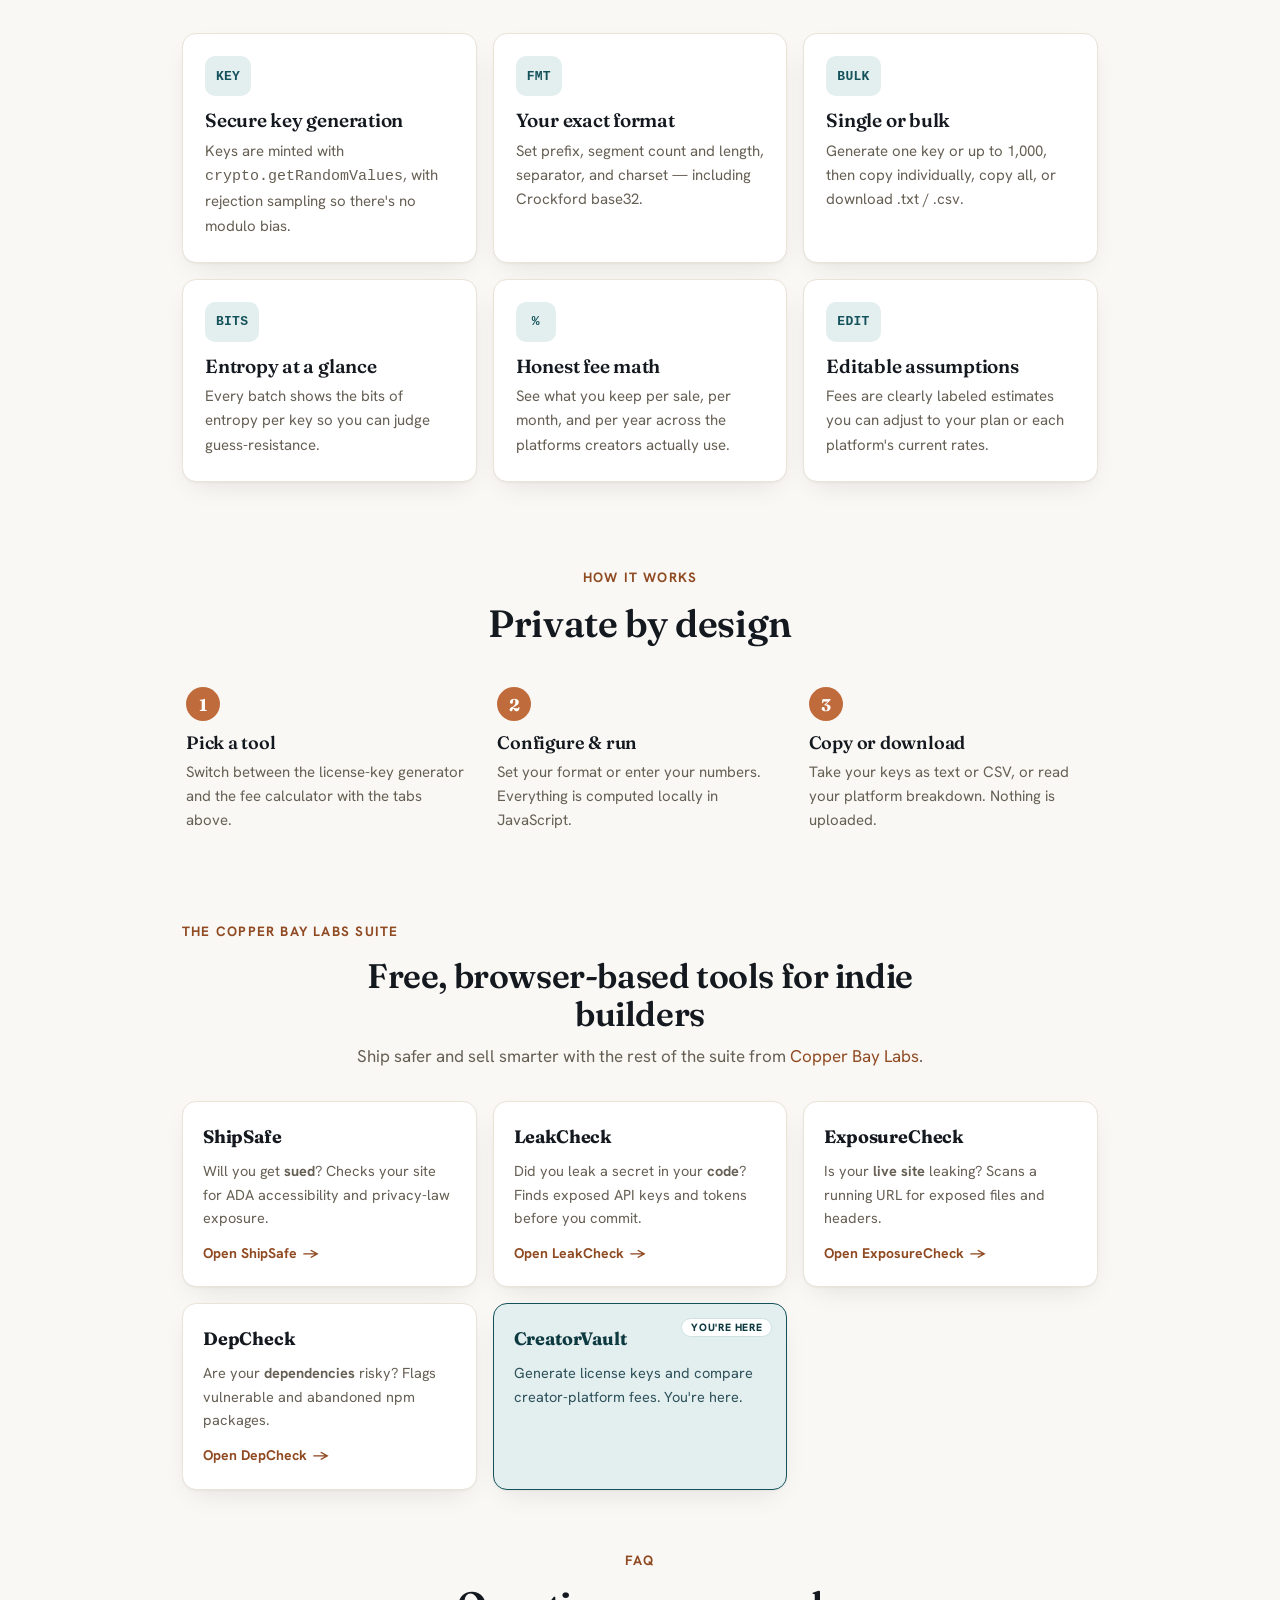
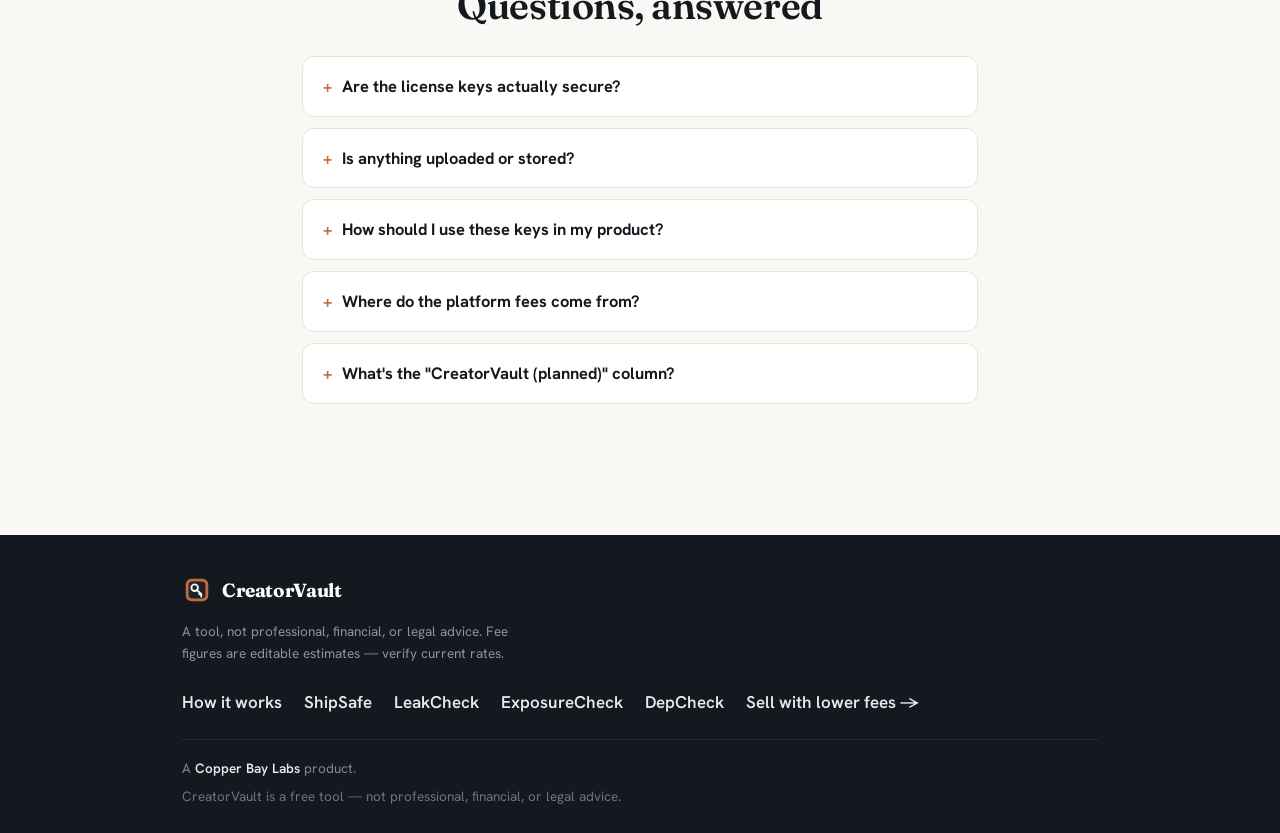
==== commit 2507ce56: "Point canonical URLs, sitemap, and cross-links to labs.copperbaytech.com Co-Authored-By: Claude Opus" ====
--- a/index.html
+++ b/index.html
@@ -5,13 +5,13 @@
 <meta name="viewport" content="width=device-width, initial-scale=1">
 <title>CreatorVault — license key generator & creator fee calculator</title>
 <meta name="description" content="Generate cryptographically secure software license keys (configurable format, bulk, copy/download) and compare what you keep per sale across Gumroad, Lemon Squeezy, Payhip and more. Free, runs entirely in your browser.">
-<link rel="canonical" href="https://dukotah.github.io/creatorvault/">
+<link rel="canonical" href="https://labs.copperbaytech.com/creatorvault/">
 <meta property="og:type" content="website">
 <meta property="og:site_name" content="CreatorVault">
 <meta property="og:title" content="CreatorVault — license keys & creator fee calculator">
 <meta property="og:description" content="Generate secure software license keys with the Web Crypto API, and see what your digital-product platform really costs you. Free, 100% in your browser.">
-<meta property="og:url" content="https://dukotah.github.io/creatorvault/">
-<meta property="og:image" content="https://dukotah.github.io/creatorvault/og-image.png">
+<meta property="og:url" content="https://labs.copperbaytech.com/creatorvault/">
+<meta property="og:image" content="https://labs.copperbaytech.com/creatorvault/og-image.png">
 <meta property="og:image:width" content="1200">
 <meta property="og:image:height" content="630">
 <meta name="twitter:card" content="summary_large_image">
@@ -308,22 +308,22 @@
       <h2 class="suite-title" style="text-align:center;font-size:clamp(24px,3.6vw,34px);margin:0 auto 10px;max-width:600px">Free, browser-based tools for indie builders</h2>
       <p class="suite-sub" style="text-align:center;color:var(--muted);max-width:600px;margin:0 auto 30px">Ship safer and sell smarter with the rest of the suite from <a href="https://copperbaytech.com" target="_blank" rel="noopener noreferrer">Copper Bay Labs</a>.</p>
       <div class="suite-band">
-        <a class="suite-card" href="https://dukotah.github.io/shipsafe/" target="_blank" rel="noopener noreferrer">
+        <a class="suite-card" href="https://labs.copperbaytech.com/shipsafe/" target="_blank" rel="noopener noreferrer">
           <span class="sc-name">ShipSafe</span>
           <p class="sc-desc">Will you get <strong>sued</strong>? Checks your site for ADA accessibility and privacy-law exposure.</p>
           <span class="sc-go">Open ShipSafe</span>
         </a>
-        <a class="suite-card" href="https://dukotah.github.io/leakcheck/" target="_blank" rel="noopener noreferrer">
+        <a class="suite-card" href="https://labs.copperbaytech.com/leakcheck/" target="_blank" rel="noopener noreferrer">
           <span class="sc-name">LeakCheck</span>
           <p class="sc-desc">Did you leak a secret in your <strong>code</strong>? Finds exposed API keys and tokens before you commit.</p>
           <span class="sc-go">Open LeakCheck</span>
         </a>
-        <a class="suite-card" href="https://dukotah.github.io/exposurecheck/" target="_blank" rel="noopener noreferrer">
+        <a class="suite-card" href="https://labs.copperbaytech.com/exposurecheck/" target="_blank" rel="noopener noreferrer">
           <span class="sc-name">ExposureCheck</span>
           <p class="sc-desc">Is your <strong>live site</strong> leaking? Scans a running URL for exposed files and headers.</p>
           <span class="sc-go">Open ExposureCheck</span>
         </a>
-        <a class="suite-card" href="https://dukotah.github.io/depcheck/" target="_blank" rel="noopener noreferrer">
+        <a class="suite-card" href="https://labs.copperbaytech.com/depcheck/" target="_blank" rel="noopener noreferrer">
           <span class="sc-name">DepCheck</span>
           <p class="sc-desc">Are your <strong>dependencies</strong> risky? Flags vulnerable and abandoned npm packages.</p>
           <span class="sc-go">Open DepCheck</span>
@@ -387,10 +387,10 @@
     </div>
     <nav class="foot-nav" aria-label="Footer navigation">
       <a href="about.html">How it works</a>
-      <a href="https://dukotah.github.io/shipsafe/" target="_blank" rel="noopener noreferrer">ShipSafe</a>
-      <a href="https://dukotah.github.io/leakcheck/" target="_blank" rel="noopener noreferrer">LeakCheck</a>
-      <a href="https://dukotah.github.io/exposurecheck/" target="_blank" rel="noopener noreferrer">ExposureCheck</a>
-      <a href="https://dukotah.github.io/depcheck/" target="_blank" rel="noopener noreferrer">DepCheck</a>
+      <a href="https://labs.copperbaytech.com/shipsafe/" target="_blank" rel="noopener noreferrer">ShipSafe</a>
+      <a href="https://labs.copperbaytech.com/leakcheck/" target="_blank" rel="noopener noreferrer">LeakCheck</a>
+      <a href="https://labs.copperbaytech.com/exposurecheck/" target="_blank" rel="noopener noreferrer">ExposureCheck</a>
+      <a href="https://labs.copperbaytech.com/depcheck/" target="_blank" rel="noopener noreferrer">DepCheck</a>
       <a href="https://copperbaytech.com" target="_blank" rel="noopener noreferrer">Sell with lower fees &rarr;</a>
     </nav>
   </div>
